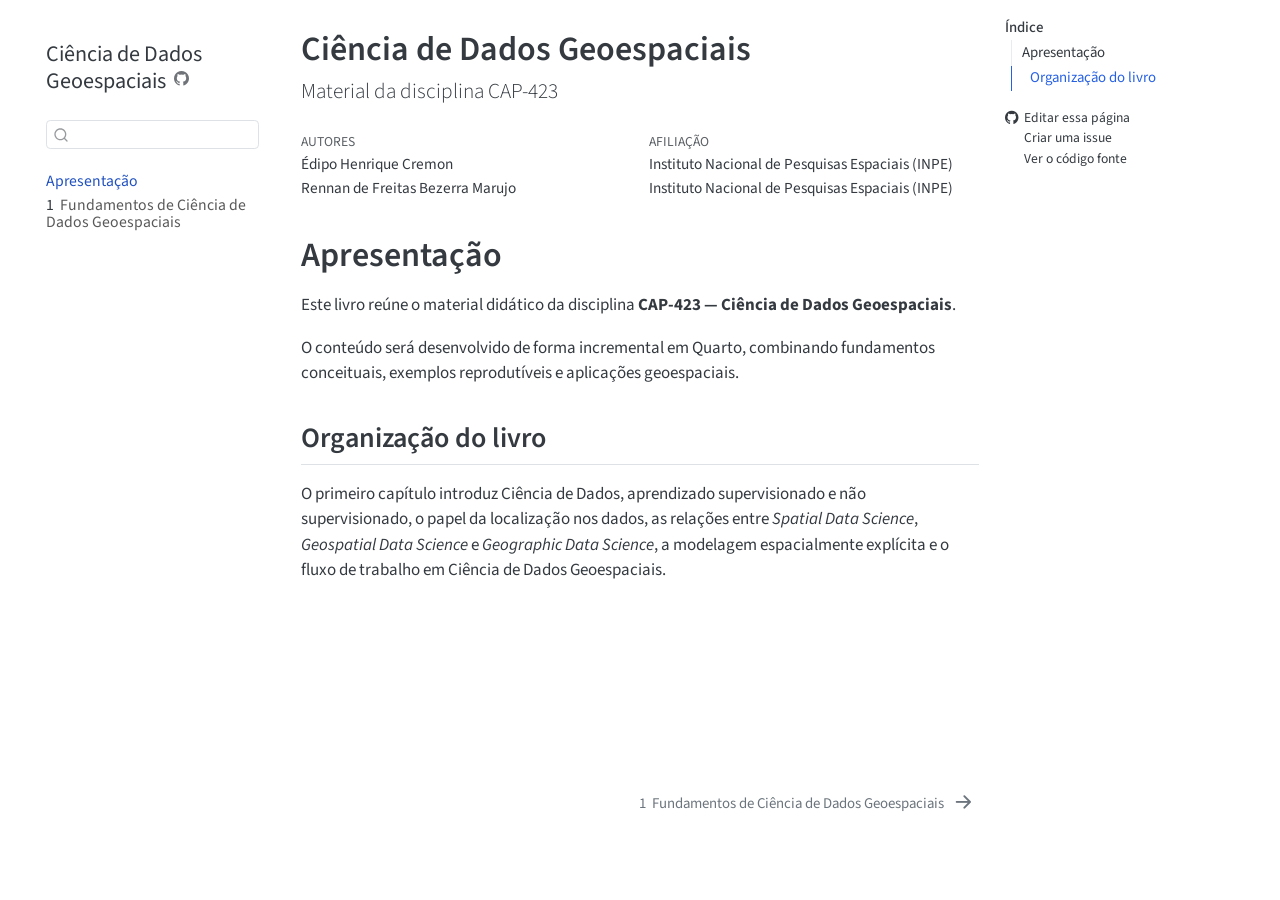
==== index.html @ f74e3d04 "Built site for gh-pages" ====
<!DOCTYPE html>
<html xmlns="http://www.w3.org/1999/xhtml" lang="pt-BR" xml:lang="pt-BR"><head>

<meta charset="utf-8">
<meta name="generator" content="quarto-1.8.25">

<meta name="viewport" content="width=device-width, initial-scale=1.0, user-scalable=yes">

<meta name="author" content="Édipo Henrique Cremon">
<meta name="author" content="Rennan de Freitas Bezerra Marujo">

<title>Ciência de Dados Geoespaciais</title>
<style>
code{white-space: pre-wrap;}
span.smallcaps{font-variant: small-caps;}
div.columns{display: flex; gap: min(4vw, 1.5em);}
div.column{flex: auto; overflow-x: auto;}
div.hanging-indent{margin-left: 1.5em; text-indent: -1.5em;}
ul.task-list{list-style: none;}
ul.task-list li input[type="checkbox"] {
  width: 0.8em;
  margin: 0 0.8em 0.2em -1em; /* quarto-specific, see https://github.com/quarto-dev/quarto-cli/issues/4556 */ 
  vertical-align: middle;
}
</style>


<script src="site_libs/quarto-nav/quarto-nav.js"></script>
<script src="site_libs/quarto-nav/headroom.min.js"></script>
<script src="site_libs/clipboard/clipboard.min.js"></script>
<script src="site_libs/quarto-search/autocomplete.umd.js"></script>
<script src="site_libs/quarto-search/fuse.min.js"></script>
<script src="site_libs/quarto-search/quarto-search.js"></script>
<meta name="quarto:offset" content="./">
<link href="./01-fundamentos.html" rel="next">
<script src="site_libs/quarto-html/quarto.js" type="module"></script>
<script src="site_libs/quarto-html/tabsets/tabsets.js" type="module"></script>
<script src="site_libs/quarto-html/axe/axe-check.js" type="module"></script>
<script src="site_libs/quarto-html/popper.min.js"></script>
<script src="site_libs/quarto-html/tippy.umd.min.js"></script>
<script src="site_libs/quarto-html/anchor.min.js"></script>
<link href="site_libs/quarto-html/tippy.css" rel="stylesheet">
<link href="site_libs/quarto-html/quarto-syntax-highlighting-7b89279ff1a6dce999919e0e67d4d9ec.css" rel="stylesheet" id="quarto-text-highlighting-styles">
<script src="site_libs/bootstrap/bootstrap.min.js"></script>
<link href="site_libs/bootstrap/bootstrap-icons.css" rel="stylesheet">
<link href="site_libs/bootstrap/bootstrap-70a47bd5681a7291082a5b9f83d58762.min.css" rel="stylesheet" append-hash="true" id="quarto-bootstrap" data-mode="light">
<script id="quarto-search-options" type="application/json">{
  "location": "sidebar",
  "copy-button": false,
  "collapse-after": 3,
  "panel-placement": "start",
  "type": "textbox",
  "limit": 50,
  "keyboard-shortcut": [
    "f",
    "/",
    "s"
  ],
  "show-item-context": false,
  "language": {
    "search-no-results-text": "Nenhum resultado",
    "search-matching-documents-text": "documentos correspondentes",
    "search-copy-link-title": "Copiar link para a busca",
    "search-hide-matches-text": "Esconder correspondências adicionais",
    "search-more-match-text": "mais correspondência neste documento",
    "search-more-matches-text": "mais correspondências neste documento",
    "search-clear-button-title": "Limpar",
    "search-text-placeholder": "",
    "search-detached-cancel-button-title": "Cancelar",
    "search-submit-button-title": "Enviar",
    "search-label": "Procurar"
  }
}</script>


<link rel="stylesheet" href="styles.css">
</head>

<body class="nav-sidebar floating quarto-light">

<div id="quarto-search-results"></div>
  <header id="quarto-header" class="headroom fixed-top">
  <nav class="quarto-secondary-nav">
    <div class="container-fluid d-flex">
      <button type="button" class="quarto-btn-toggle btn" data-bs-toggle="collapse" role="button" data-bs-target=".quarto-sidebar-collapse-item" aria-controls="quarto-sidebar" aria-expanded="false" aria-label="Alternar barra lateral" onclick="if (window.quartoToggleHeadroom) { window.quartoToggleHeadroom(); }">
        <i class="bi bi-layout-text-sidebar-reverse"></i>
      </button>
        <nav class="quarto-page-breadcrumbs" aria-label="breadcrumb"><ol class="breadcrumb"><li class="breadcrumb-item"><a href="./index.html">Apresentação</a></li></ol></nav>
        <a class="flex-grow-1" role="navigation" data-bs-toggle="collapse" data-bs-target=".quarto-sidebar-collapse-item" aria-controls="quarto-sidebar" aria-expanded="false" aria-label="Alternar barra lateral" onclick="if (window.quartoToggleHeadroom) { window.quartoToggleHeadroom(); }">      
        </a>
      <button type="button" class="btn quarto-search-button" aria-label="Procurar" onclick="window.quartoOpenSearch();">
        <i class="bi bi-search"></i>
      </button>
    </div>
  </nav>
</header>
<!-- content -->
<div id="quarto-content" class="quarto-container page-columns page-rows-contents page-layout-article">
<!-- sidebar -->
  <nav id="quarto-sidebar" class="sidebar collapse collapse-horizontal quarto-sidebar-collapse-item sidebar-navigation floating overflow-auto">
    <div class="pt-lg-2 mt-2 text-left sidebar-header sidebar-header-stacked">
      <a href="./index.html" class="sidebar-logo-link">
      </a>
    <div class="sidebar-title mb-0 py-0">
      <a href="./">Ciência de Dados Geoespaciais</a> 
        <div class="sidebar-tools-main">
    <a href="https://github.com/CAP423/cap423-ebook" title="Código fonte" class="quarto-navigation-tool px-1" aria-label="Código fonte"><i class="bi bi-github"></i></a>
</div>
    </div>
      </div>
        <div class="mt-2 flex-shrink-0 align-items-center">
        <div class="sidebar-search">
        <div id="quarto-search" class="" title="Procurar"></div>
        </div>
        </div>
    <div class="sidebar-menu-container"> 
    <ul class="list-unstyled mt-1">
        <li class="sidebar-item">
  <div class="sidebar-item-container"> 
  <a href="./index.html" class="sidebar-item-text sidebar-link active">
 <span class="menu-text">Apresentação</span></a>
  </div>
</li>
        <li class="sidebar-item">
  <div class="sidebar-item-container"> 
  <a href="./01-fundamentos.html" class="sidebar-item-text sidebar-link">
 <span class="menu-text"><span class="chapter-number">1</span>&nbsp; <span class="chapter-title">Fundamentos de Ciência de Dados Geoespaciais</span></span></a>
  </div>
</li>
    </ul>
    </div>
</nav>
<div id="quarto-sidebar-glass" class="quarto-sidebar-collapse-item" data-bs-toggle="collapse" data-bs-target=".quarto-sidebar-collapse-item"></div>
<!-- margin-sidebar -->
    <div id="quarto-margin-sidebar" class="sidebar margin-sidebar">
        <nav id="TOC" role="doc-toc" class="toc-active">
    <h2 id="toc-title">Índice</h2>
   
  <ul>
  <li><a href="#apresentação" id="toc-apresentação" class="nav-link active" data-scroll-target="#apresentação">Apresentação</a>
  <ul class="collapse">
  <li><a href="#organização-do-livro" id="toc-organização-do-livro" class="nav-link" data-scroll-target="#organização-do-livro">Organização do livro</a></li>
  </ul></li>
  </ul>
<div class="toc-actions"><ul><li><a href="https://github.com/CAP423/cap423-ebook/edit/main/index.qmd" class="toc-action"><i class="bi bi-github"></i>Editar essa página</a></li><li><a href="https://github.com/CAP423/cap423-ebook/issues/new" class="toc-action"><i class="bi empty"></i>Criar uma issue</a></li><li><a href="https://github.com/CAP423/cap423-ebook/blob/main/index.qmd" class="toc-action"><i class="bi empty"></i>Ver o código fonte</a></li></ul></div></nav>
    </div>
<!-- main -->
<main class="content" id="quarto-document-content">

<header id="title-block-header" class="quarto-title-block default">
<div class="quarto-title">
<h1 class="title">Ciência de Dados Geoespaciais</h1>
<p class="subtitle lead">Material da disciplina CAP-423</p>
</div>


<div class="quarto-title-meta-author">
  <div class="quarto-title-meta-heading">Autores</div>
  <div class="quarto-title-meta-heading">Afiliação</div>
  
    <div class="quarto-title-meta-contents">
    <p class="author">Édipo Henrique Cremon </p>
  </div>
  <div class="quarto-title-meta-contents">
        <p class="affiliation">
            Instituto Nacional de Pesquisas Espaciais (INPE)
          </p>
      </div>
    <div class="quarto-title-meta-contents">
    <p class="author">Rennan de Freitas Bezerra Marujo </p>
  </div>
  <div class="quarto-title-meta-contents">
        <p class="affiliation">
            Instituto Nacional de Pesquisas Espaciais (INPE)
          </p>
      </div>
  </div>

<div class="quarto-title-meta">

      
  
    
  </div>
  


</header>


<section id="apresentação" class="level1 unnumbered">
<h1 class="unnumbered">Apresentação</h1>
<p>Este livro reúne o material didático da disciplina <strong>CAP-423 — Ciência de Dados Geoespaciais</strong>.</p>
<p>O conteúdo será desenvolvido de forma incremental em Quarto, combinando fundamentos conceituais, exemplos reprodutíveis e aplicações geoespaciais.</p>
<section id="organização-do-livro" class="level2 unnumbered">
<h2 class="unnumbered anchored" data-anchor-id="organização-do-livro">Organização do livro</h2>
<p>O primeiro capítulo introduz Ciência de Dados, aprendizado supervisionado e não supervisionado, o papel da localização nos dados, as relações entre <em>Spatial Data Science</em>, <em>Geospatial Data Science</em> e <em>Geographic Data Science</em>, a modelagem espacialmente explícita e o fluxo de trabalho em Ciência de Dados Geoespaciais.</p>


</section>
</section>

</main> <!-- /main -->
<script id="quarto-html-after-body" type="application/javascript">
  window.document.addEventListener("DOMContentLoaded", function (event) {
    const icon = "";
    const anchorJS = new window.AnchorJS();
    anchorJS.options = {
      placement: 'right',
      icon: icon
    };
    anchorJS.add('.anchored');
    const isCodeAnnotation = (el) => {
      for (const clz of el.classList) {
        if (clz.startsWith('code-annotation-')) {                     
          return true;
        }
      }
      return false;
    }
    const onCopySuccess = function(e) {
      // button target
      const button = e.trigger;
      // don't keep focus
      button.blur();
      // flash "checked"
      button.classList.add('code-copy-button-checked');
      var currentTitle = button.getAttribute("title");
      button.setAttribute("title", "Copiada");
      let tooltip;
      if (window.bootstrap) {
        button.setAttribute("data-bs-toggle", "tooltip");
        button.setAttribute("data-bs-placement", "left");
        button.setAttribute("data-bs-title", "Copiada");
        tooltip = new bootstrap.Tooltip(button, 
          { trigger: "manual", 
            customClass: "code-copy-button-tooltip",
            offset: [0, -8]});
        tooltip.show();    
      }
      setTimeout(function() {
        if (tooltip) {
          tooltip.hide();
          button.removeAttribute("data-bs-title");
          button.removeAttribute("data-bs-toggle");
          button.removeAttribute("data-bs-placement");
        }
        button.setAttribute("title", currentTitle);
        button.classList.remove('code-copy-button-checked');
      }, 1000);
      // clear code selection
      e.clearSelection();
    }
    const getTextToCopy = function(trigger) {
      const outerScaffold = trigger.parentElement.cloneNode(true);
      const codeEl = outerScaffold.querySelector('code');
      for (const childEl of codeEl.children) {
        if (isCodeAnnotation(childEl)) {
          childEl.remove();
        }
      }
      return codeEl.innerText;
    }
    const clipboard = new window.ClipboardJS('.code-copy-button:not([data-in-quarto-modal])', {
      text: getTextToCopy
    });
    clipboard.on('success', onCopySuccess);
    if (window.document.getElementById('quarto-embedded-source-code-modal')) {
      const clipboardModal = new window.ClipboardJS('.code-copy-button[data-in-quarto-modal]', {
        text: getTextToCopy,
        container: window.document.getElementById('quarto-embedded-source-code-modal')
      });
      clipboardModal.on('success', onCopySuccess);
    }
      var localhostRegex = new RegExp(/^(?:http|https):\/\/localhost\:?[0-9]*\//);
      var mailtoRegex = new RegExp(/^mailto:/);
        var filterRegex = new RegExp('/' + window.location.host + '/');
      var isInternal = (href) => {
          return filterRegex.test(href) || localhostRegex.test(href) || mailtoRegex.test(href);
      }
      // Inspect non-navigation links and adorn them if external
     var links = window.document.querySelectorAll('a[href]:not(.nav-link):not(.navbar-brand):not(.toc-action):not(.sidebar-link):not(.sidebar-item-toggle):not(.pagination-link):not(.no-external):not([aria-hidden]):not(.dropdown-item):not(.quarto-navigation-tool):not(.about-link)');
      for (var i=0; i<links.length; i++) {
        const link = links[i];
        if (!isInternal(link.href)) {
          // undo the damage that might have been done by quarto-nav.js in the case of
          // links that we want to consider external
          if (link.dataset.originalHref !== undefined) {
            link.href = link.dataset.originalHref;
          }
        }
      }
    function tippyHover(el, contentFn, onTriggerFn, onUntriggerFn) {
      const config = {
        allowHTML: true,
        maxWidth: 500,
        delay: 100,
        arrow: false,
        appendTo: function(el) {
            return el.parentElement;
        },
        interactive: true,
        interactiveBorder: 10,
        theme: 'quarto',
        placement: 'bottom-start',
      };
      if (contentFn) {
        config.content = contentFn;
      }
      if (onTriggerFn) {
        config.onTrigger = onTriggerFn;
      }
      if (onUntriggerFn) {
        config.onUntrigger = onUntriggerFn;
      }
      window.tippy(el, config); 
    }
    const noterefs = window.document.querySelectorAll('a[role="doc-noteref"]');
    for (var i=0; i<noterefs.length; i++) {
      const ref = noterefs[i];
      tippyHover(ref, function() {
        // use id or data attribute instead here
        let href = ref.getAttribute('data-footnote-href') || ref.getAttribute('href');
        try { href = new URL(href).hash; } catch {}
        const id = href.replace(/^#\/?/, "");
        const note = window.document.getElementById(id);
        if (note) {
          return note.innerHTML;
        } else {
          return "";
        }
      });
    }
    const xrefs = window.document.querySelectorAll('a.quarto-xref');
    const processXRef = (id, note) => {
      // Strip column container classes
      const stripColumnClz = (el) => {
        el.classList.remove("page-full", "page-columns");
        if (el.children) {
          for (const child of el.children) {
            stripColumnClz(child);
          }
        }
      }
      stripColumnClz(note)
      if (id === null || id.startsWith('sec-')) {
        // Special case sections, only their first couple elements
        const container = document.createElement("div");
        if (note.children && note.children.length > 2) {
          container.appendChild(note.children[0].cloneNode(true));
          for (let i = 1; i < note.children.length; i++) {
            const child = note.children[i];
            if (child.tagName === "P" && child.innerText === "") {
              continue;
            } else {
              container.appendChild(child.cloneNode(true));
              break;
            }
          }
          if (window.Quarto?.typesetMath) {
            window.Quarto.typesetMath(container);
          }
          return container.innerHTML
        } else {
          if (window.Quarto?.typesetMath) {
            window.Quarto.typesetMath(note);
          }
          return note.innerHTML;
        }
      } else {
        // Remove any anchor links if they are present
        const anchorLink = note.querySelector('a.anchorjs-link');
        if (anchorLink) {
          anchorLink.remove();
        }
        if (window.Quarto?.typesetMath) {
          window.Quarto.typesetMath(note);
        }
        if (note.classList.contains("callout")) {
          return note.outerHTML;
        } else {
          return note.innerHTML;
        }
      }
    }
    for (var i=0; i<xrefs.length; i++) {
      const xref = xrefs[i];
      tippyHover(xref, undefined, function(instance) {
        instance.disable();
        let url = xref.getAttribute('href');
        let hash = undefined; 
        if (url.startsWith('#')) {
          hash = url;
        } else {
          try { hash = new URL(url).hash; } catch {}
        }
        if (hash) {
          const id = hash.replace(/^#\/?/, "");
          const note = window.document.getElementById(id);
          if (note !== null) {
            try {
              const html = processXRef(id, note.cloneNode(true));
              instance.setContent(html);
            } finally {
              instance.enable();
              instance.show();
            }
          } else {
            // See if we can fetch this
            fetch(url.split('#')[0])
            .then(res => res.text())
            .then(html => {
              const parser = new DOMParser();
              const htmlDoc = parser.parseFromString(html, "text/html");
              const note = htmlDoc.getElementById(id);
              if (note !== null) {
                const html = processXRef(id, note);
                instance.setContent(html);
              } 
            }).finally(() => {
              instance.enable();
              instance.show();
            });
          }
        } else {
          // See if we can fetch a full url (with no hash to target)
          // This is a special case and we should probably do some content thinning / targeting
          fetch(url)
          .then(res => res.text())
          .then(html => {
            const parser = new DOMParser();
            const htmlDoc = parser.parseFromString(html, "text/html");
            const note = htmlDoc.querySelector('main.content');
            if (note !== null) {
              // This should only happen for chapter cross references
              // (since there is no id in the URL)
              // remove the first header
              if (note.children.length > 0 && note.children[0].tagName === "HEADER") {
                note.children[0].remove();
              }
              const html = processXRef(null, note);
              instance.setContent(html);
            } 
          }).finally(() => {
            instance.enable();
            instance.show();
          });
        }
      }, function(instance) {
      });
    }
        let selectedAnnoteEl;
        const selectorForAnnotation = ( cell, annotation) => {
          let cellAttr = 'data-code-cell="' + cell + '"';
          let lineAttr = 'data-code-annotation="' +  annotation + '"';
          const selector = 'span[' + cellAttr + '][' + lineAttr + ']';
          return selector;
        }
        const selectCodeLines = (annoteEl) => {
          const doc = window.document;
          const targetCell = annoteEl.getAttribute("data-target-cell");
          const targetAnnotation = annoteEl.getAttribute("data-target-annotation");
          const annoteSpan = window.document.querySelector(selectorForAnnotation(targetCell, targetAnnotation));
          const lines = annoteSpan.getAttribute("data-code-lines").split(",");
          const lineIds = lines.map((line) => {
            return targetCell + "-" + line;
          })
          let top = null;
          let height = null;
          let parent = null;
          if (lineIds.length > 0) {
              //compute the position of the single el (top and bottom and make a div)
              const el = window.document.getElementById(lineIds[0]);
              top = el.offsetTop;
              height = el.offsetHeight;
              parent = el.parentElement.parentElement;
            if (lineIds.length > 1) {
              const lastEl = window.document.getElementById(lineIds[lineIds.length - 1]);
              const bottom = lastEl.offsetTop + lastEl.offsetHeight;
              height = bottom - top;
            }
            if (top !== null && height !== null && parent !== null) {
              // cook up a div (if necessary) and position it 
              let div = window.document.getElementById("code-annotation-line-highlight");
              if (div === null) {
                div = window.document.createElement("div");
                div.setAttribute("id", "code-annotation-line-highlight");
                div.style.position = 'absolute';
                parent.appendChild(div);
              }
              div.style.top = top - 2 + "px";
              div.style.height = height + 4 + "px";
              div.style.left = 0;
              let gutterDiv = window.document.getElementById("code-annotation-line-highlight-gutter");
              if (gutterDiv === null) {
                gutterDiv = window.document.createElement("div");
                gutterDiv.setAttribute("id", "code-annotation-line-highlight-gutter");
                gutterDiv.style.position = 'absolute';
                const codeCell = window.document.getElementById(targetCell);
                const gutter = codeCell.querySelector('.code-annotation-gutter');
                gutter.appendChild(gutterDiv);
              }
              gutterDiv.style.top = top - 2 + "px";
              gutterDiv.style.height = height + 4 + "px";
            }
            selectedAnnoteEl = annoteEl;
          }
        };
        const unselectCodeLines = () => {
          const elementsIds = ["code-annotation-line-highlight", "code-annotation-line-highlight-gutter"];
          elementsIds.forEach((elId) => {
            const div = window.document.getElementById(elId);
            if (div) {
              div.remove();
            }
          });
          selectedAnnoteEl = undefined;
        };
          // Handle positioning of the toggle
      window.addEventListener(
        "resize",
        throttle(() => {
          elRect = undefined;
          if (selectedAnnoteEl) {
            selectCodeLines(selectedAnnoteEl);
          }
        }, 10)
      );
      function throttle(fn, ms) {
      let throttle = false;
      let timer;
        return (...args) => {
          if(!throttle) { // first call gets through
              fn.apply(this, args);
              throttle = true;
          } else { // all the others get throttled
              if(timer) clearTimeout(timer); // cancel #2
              timer = setTimeout(() => {
                fn.apply(this, args);
                timer = throttle = false;
              }, ms);
          }
        };
      }
        // Attach click handler to the DT
        const annoteDls = window.document.querySelectorAll('dt[data-target-cell]');
        for (const annoteDlNode of annoteDls) {
          annoteDlNode.addEventListener('click', (event) => {
            const clickedEl = event.target;
            if (clickedEl !== selectedAnnoteEl) {
              unselectCodeLines();
              const activeEl = window.document.querySelector('dt[data-target-cell].code-annotation-active');
              if (activeEl) {
                activeEl.classList.remove('code-annotation-active');
              }
              selectCodeLines(clickedEl);
              clickedEl.classList.add('code-annotation-active');
            } else {
              // Unselect the line
              unselectCodeLines();
              clickedEl.classList.remove('code-annotation-active');
            }
          });
        }
    const findCites = (el) => {
      const parentEl = el.parentElement;
      if (parentEl) {
        const cites = parentEl.dataset.cites;
        if (cites) {
          return {
            el,
            cites: cites.split(' ')
          };
        } else {
          return findCites(el.parentElement)
        }
      } else {
        return undefined;
      }
    };
    var bibliorefs = window.document.querySelectorAll('a[role="doc-biblioref"]');
    for (var i=0; i<bibliorefs.length; i++) {
      const ref = bibliorefs[i];
      const citeInfo = findCites(ref);
      if (citeInfo) {
        tippyHover(citeInfo.el, function() {
          var popup = window.document.createElement('div');
          citeInfo.cites.forEach(function(cite) {
            var citeDiv = window.document.createElement('div');
            citeDiv.classList.add('hanging-indent');
            citeDiv.classList.add('csl-entry');
            var biblioDiv = window.document.getElementById('ref-' + cite);
            if (biblioDiv) {
              citeDiv.innerHTML = biblioDiv.innerHTML;
            }
            popup.appendChild(citeDiv);
          });
          return popup.innerHTML;
        });
      }
    }
  });
  </script>
<nav class="page-navigation">
  <div class="nav-page nav-page-previous">
  </div>
  <div class="nav-page nav-page-next">
      <a href="./01-fundamentos.html" class="pagination-link" aria-label="Fundamentos de Ciência de Dados Geoespaciais">
        <span class="nav-page-text"><span class="chapter-number">1</span>&nbsp; <span class="chapter-title">Fundamentos de Ciência de Dados Geoespaciais</span></span> <i class="bi bi-arrow-right-short"></i>
      </a>
  </div>
</nav>
</div> <!-- /content -->




<footer class="footer"><div class="nav-footer"><div class="nav-footer-center"><div class="toc-actions d-sm-block d-md-none"><ul><li><a href="https://github.com/CAP423/cap423-ebook/edit/main/index.qmd" class="toc-action"><i class="bi bi-github"></i>Editar essa página</a></li><li><a href="https://github.com/CAP423/cap423-ebook/issues/new" class="toc-action"><i class="bi empty"></i>Criar uma issue</a></li><li><a href="https://github.com/CAP423/cap423-ebook/blob/main/index.qmd" class="toc-action"><i class="bi empty"></i>Ver o código fonte</a></li></ul></div></div></div></footer></body></html>
---- site_libs/quarto-html/tippy.css ----
.tippy-box[data-animation=fade][data-state=hidden]{opacity:0}[data-tippy-root]{max-width:calc(100vw - 10px)}.tippy-box{position:relative;background-color:#333;color:#fff;border-radius:4px;font-size:14px;line-height:1.4;white-space:normal;outline:0;transition-property:transform,visibility,opacity}.tippy-box[data-placement^=top]>.tippy-arrow{bottom:0}.tippy-box[data-placement^=top]>.tippy-arrow:before{bottom:-7px;left:0;border-width:8px 8px 0;border-top-color:initial;transform-origin:center top}.tippy-box[data-placement^=bottom]>.tippy-arrow{top:0}.tippy-box[data-placement^=bottom]>.tippy-arrow:before{top:-7px;left:0;border-width:0 8px 8px;border-bottom-color:initial;transform-origin:center bottom}.tippy-box[data-placement^=left]>.tippy-arrow{right:0}.tippy-box[data-placement^=left]>.tippy-arrow:before{border-width:8px 0 8px 8px;border-left-color:initial;right:-7px;transform-origin:center left}.tippy-box[data-placement^=right]>.tippy-arrow{left:0}.tippy-box[data-placement^=right]>.tippy-arrow:before{left:-7px;border-width:8px 8px 8px 0;border-right-color:initial;transform-origin:center right}.tippy-box[data-inertia][data-state=visible]{transition-timing-function:cubic-bezier(.54,1.5,.38,1.11)}.tippy-arrow{width:16px;height:16px;color:#333}.tippy-arrow:before{content:"";position:absolute;border-color:transparent;border-style:solid}.tippy-content{position:relative;padding:5px 9px;z-index:1}
---- site_libs/quarto-html/quarto-syntax-highlighting-7b89279ff1a6dce999919e0e67d4d9ec.css ----
/* quarto syntax highlight colors */
:root {
  --quarto-hl-ot-color: #003B4F;
  --quarto-hl-at-color: #657422;
  --quarto-hl-ss-color: #20794D;
  --quarto-hl-an-color: #5E5E5E;
  --quarto-hl-fu-color: #4758AB;
  --quarto-hl-st-color: #20794D;
  --quarto-hl-cf-color: #003B4F;
  --quarto-hl-op-color: #5E5E5E;
  --quarto-hl-er-color: #AD0000;
  --quarto-hl-bn-color: #AD0000;
  --quarto-hl-al-color: #AD0000;
  --quarto-hl-va-color: #111111;
  --quarto-hl-bu-color: inherit;
  --quarto-hl-ex-color: inherit;
  --quarto-hl-pp-color: #AD0000;
  --quarto-hl-in-color: #5E5E5E;
  --quarto-hl-vs-color: #20794D;
  --quarto-hl-wa-color: #5E5E5E;
  --quarto-hl-do-color: #5E5E5E;
  --quarto-hl-im-color: #00769E;
  --quarto-hl-ch-color: #20794D;
  --quarto-hl-dt-color: #AD0000;
  --quarto-hl-fl-color: #AD0000;
  --quarto-hl-co-color: #5E5E5E;
  --quarto-hl-cv-color: #5E5E5E;
  --quarto-hl-cn-color: #8f5902;
  --quarto-hl-sc-color: #5E5E5E;
  --quarto-hl-dv-color: #AD0000;
  --quarto-hl-kw-color: #003B4F;
}

/* other quarto variables */
:root {
  --quarto-font-monospace: SFMono-Regular, Menlo, Monaco, Consolas, "Liberation Mono", "Courier New", monospace;
}

/* syntax highlight based on Pandoc's rules */
pre > code.sourceCode > span {
  color: #003B4F;
}

code.sourceCode > span {
  color: #003B4F;
}

div.sourceCode,
div.sourceCode pre.sourceCode {
  color: #003B4F;
}

/* Normal */
code span {
  color: #003B4F;
}

/* Alert */
code span.al {
  color: #AD0000;
  font-style: inherit;
}

/* Annotation */
code span.an {
  color: #5E5E5E;
  font-style: inherit;
}

/* Attribute */
code span.at {
  color: #657422;
  font-style: inherit;
}

/* BaseN */
code span.bn {
  color: #AD0000;
  font-style: inherit;
}

/* BuiltIn */
code span.bu {
  font-style: inherit;
}

/* ControlFlow */
code span.cf {
  color: #003B4F;
  font-weight: bold;
  font-style: inherit;
}

/* Char */
code span.ch {
  color: #20794D;
  font-style: inherit;
}

/* Constant */
code span.cn {
  color: #8f5902;
  font-style: inherit;
}

/* Comment */
code span.co {
  color: #5E5E5E;
  font-style: inherit;
}

/* CommentVar */
code span.cv {
  color: #5E5E5E;
  font-style: italic;
}

/* Documentation */
code span.do {
  color: #5E5E5E;
  font-style: italic;
}

/* DataType */
code span.dt {
  color: #AD0000;
  font-style: inherit;
}

/* DecVal */
code span.dv {
  color: #AD0000;
  font-style: inherit;
}

/* Error */
code span.er {
  color: #AD0000;
  font-style: inherit;
}

/* Extension */
code span.ex {
  font-style: inherit;
}

/* Float */
code span.fl {
  color: #AD0000;
  font-style: inherit;
}

/* Function */
code span.fu {
  color: #4758AB;
  font-style: inherit;
}

/* Import */
code span.im {
  color: #00769E;
  font-style: inherit;
}

/* Information */
code span.in {
  color: #5E5E5E;
  font-style: inherit;
}

/* Keyword */
code span.kw {
  color: #003B4F;
  font-weight: bold;
  font-style: inherit;
}

/* Operator */
code span.op {
  color: #5E5E5E;
  font-style: inherit;
}

/* Other */
code span.ot {
  color: #003B4F;
  font-style: inherit;
}

/* Preprocessor */
code span.pp {
  color: #AD0000;
  font-style: inherit;
}

/* SpecialChar */
code span.sc {
  color: #5E5E5E;
  font-style: inherit;
}

/* SpecialString */
code span.ss {
  color: #20794D;
  font-style: inherit;
}

/* String */
code span.st {
  color: #20794D;
  font-style: inherit;
}

/* Variable */
code span.va {
  color: #111111;
  font-style: inherit;
}

/* VerbatimString */
code span.vs {
  color: #20794D;
  font-style: inherit;
}

/* Warning */
code span.wa {
  color: #5E5E5E;
  font-style: italic;
}

.prevent-inlining {
  content: "</";
}

/*# sourceMappingURL=3944bc705cfaf4c80e56f77c5205168a.css.map */
---- styles.css ----
/* Customizações simples do livro CAP-423 */

.book .book-body .page-wrapper .page-inner section.normal p {
  text-align: justify;
}

.quarto-title-block .quarto-title-banner {
  padding-top: 2rem;
  padding-bottom: 2rem;
}
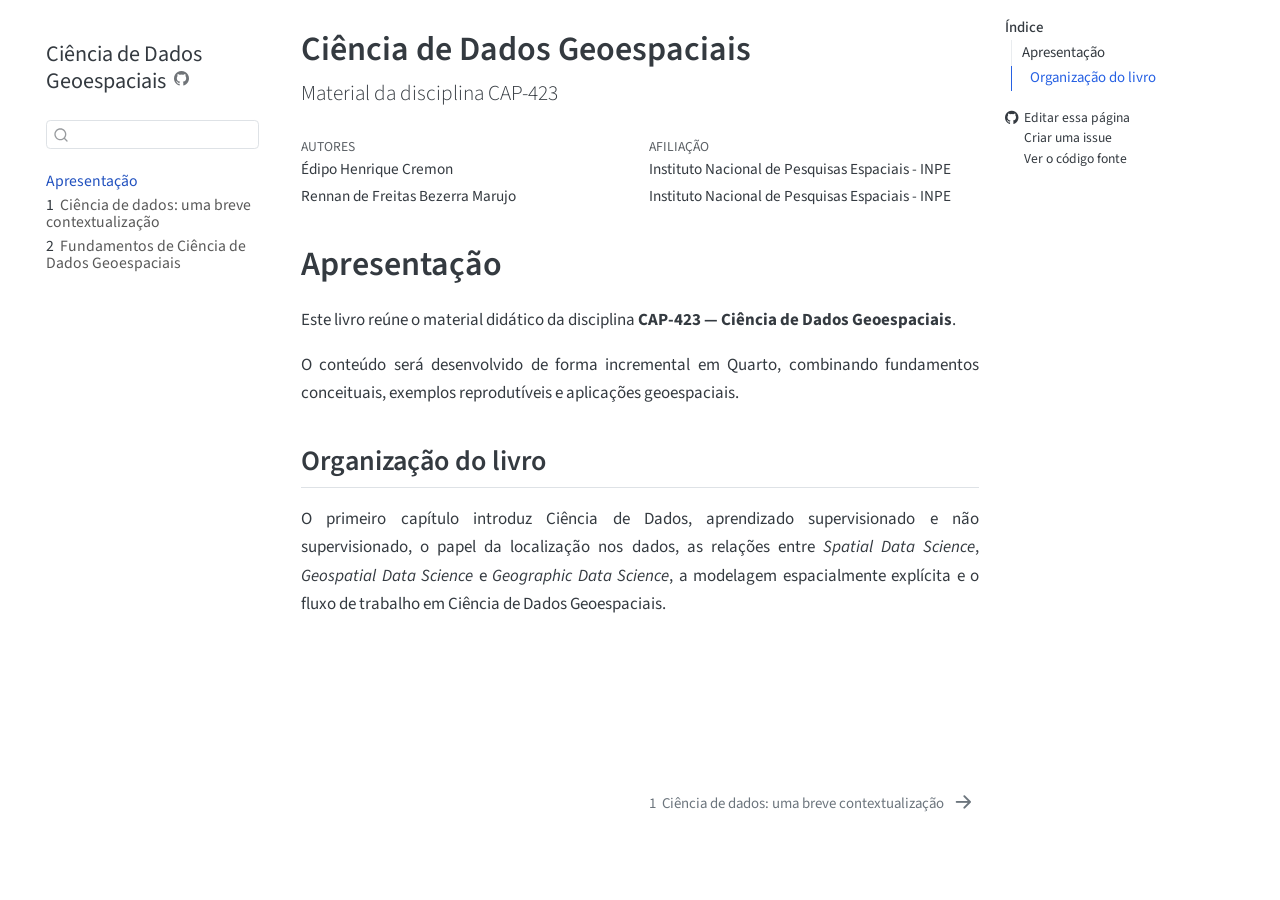
==== commit 6d5c1499: "Built site for gh-pages" ====
--- a/index.html
+++ b/index.html
@@ -124,7 +124,13 @@
         <li class="sidebar-item">
   <div class="sidebar-item-container"> 
   <a href="./01-fundamentos.html" class="sidebar-item-text sidebar-link">
- <span class="menu-text"><span class="chapter-number">1</span>&nbsp; <span class="chapter-title">Fundamentos de Ciência de Dados Geoespaciais</span></span></a>
+ <span class="menu-text"><span class="chapter-number">1</span>&nbsp; <span class="chapter-title">Ciência de dados: uma breve contextualização</span></span></a>
+  </div>
+</li>
+        <li class="sidebar-item">
+  <div class="sidebar-item-container"> 
+  <a href="./02-geo-ds.html" class="sidebar-item-text sidebar-link">
+ <span class="menu-text"><span class="chapter-number">2</span>&nbsp; <span class="chapter-title">Fundamentos de Ciência de Dados Geoespaciais</span></span></a>
   </div>
 </li>
     </ul>
@@ -163,7 +169,7 @@
   </div>
   <div class="quarto-title-meta-contents">
         <p class="affiliation">
-            Instituto Nacional de Pesquisas Espaciais (INPE)
+            Instituto Nacional de Pesquisas Espaciais - INPE
           </p>
       </div>
     <div class="quarto-title-meta-contents">
@@ -171,7 +177,7 @@
   </div>
   <div class="quarto-title-meta-contents">
         <p class="affiliation">
-            Instituto Nacional de Pesquisas Espaciais (INPE)
+            Instituto Nacional de Pesquisas Espaciais - INPE
           </p>
       </div>
   </div>
@@ -605,8 +611,8 @@
   <div class="nav-page nav-page-previous">
   </div>
   <div class="nav-page nav-page-next">
-      <a href="./01-fundamentos.html" class="pagination-link" aria-label="Fundamentos de Ciência de Dados Geoespaciais">
-        <span class="nav-page-text"><span class="chapter-number">1</span>&nbsp; <span class="chapter-title">Fundamentos de Ciência de Dados Geoespaciais</span></span> <i class="bi bi-arrow-right-short"></i>
+      <a href="./01-fundamentos.html" class="pagination-link" aria-label="Ciência de dados: uma breve contextualização">
+        <span class="nav-page-text"><span class="chapter-number">1</span>&nbsp; <span class="chapter-title">Ciência de dados: uma breve contextualização</span></span> <i class="bi bi-arrow-right-short"></i>
       </a>
   </div>
 </nav>
--- a/styles.css
+++ b/styles.css
@@ -1,10 +1,122 @@
-/* Customizações simples do livro CAP-423 */
+/* =========================================================
+   CAP-423 — Ciência de Dados Geoespaciais
+   Customizações do Quarto Book
+   ========================================================= */
 
-.book .book-body .page-wrapper .page-inner section.normal p {
+
+/* ---------- Texto principal ---------- */
+
+#quarto-content p {
   text-align: justify;
+  hyphens: auto;
+  line-height: 1.65;
 }
+
+
+/* ---------- Área de conteúdo ---------- */
+
+main.content {
+  max-width: 950px;
+}
+
+
+/* ---------- Títulos ---------- */
+
+h1 {
+  font-weight: 600;
+  margin-bottom: 1.2rem;
+}
+
+h2 {
+  margin-top: 2.2rem;
+  margin-bottom: 1rem;
+  font-weight: 600;
+}
+
+h3 {
+  margin-top: 1.8rem;
+  font-weight: 600;
+}
+
+
+/* ---------- Bloco de título ---------- */
 
 .quarto-title-block .quarto-title-banner {
   padding-top: 2rem;
   padding-bottom: 2rem;
 }
+
+.quarto-title-block .quarto-title {
+  margin-bottom: 0.7rem;
+}
+
+
+/* ---------- Autores e afiliação ---------- */
+
+.quarto-title-meta-author {
+  font-size: 1rem;
+}
+
+.quarto-title-affiliation {
+  font-size: 0.9rem;
+  opacity: 0.85;
+}
+
+
+/* ---------- Figuras ---------- */
+
+.quarto-figure {
+  margin-top: 1.5rem;
+  margin-bottom: 1.8rem;
+}
+
+.quarto-figure figcaption {
+  font-size: 0.9rem;
+  line-height: 1.4;
+  text-align: left;
+}
+
+
+/* ---------- Tabelas ---------- */
+
+table {
+  font-size: 0.95rem;
+}
+
+.table {
+  margin-top: 1.5rem;
+  margin-bottom: 1.5rem;
+}
+
+
+/* ---------- Equações ---------- */
+
+.math.display {
+  margin-top: 1.5rem;
+  margin-bottom: 1.5rem;
+}
+
+
+/* ---------- Links ---------- */
+
+a {
+  text-decoration: none;
+}
+
+a:hover {
+  text-decoration: underline;
+}
+
+
+/* ---------- Sidebar ---------- */
+
+.sidebar-title {
+  font-weight: 600;
+}
+
+
+/* ---------- Espaçamento geral ---------- */
+
+section {
+  margin-bottom: 1.5rem;
+}
